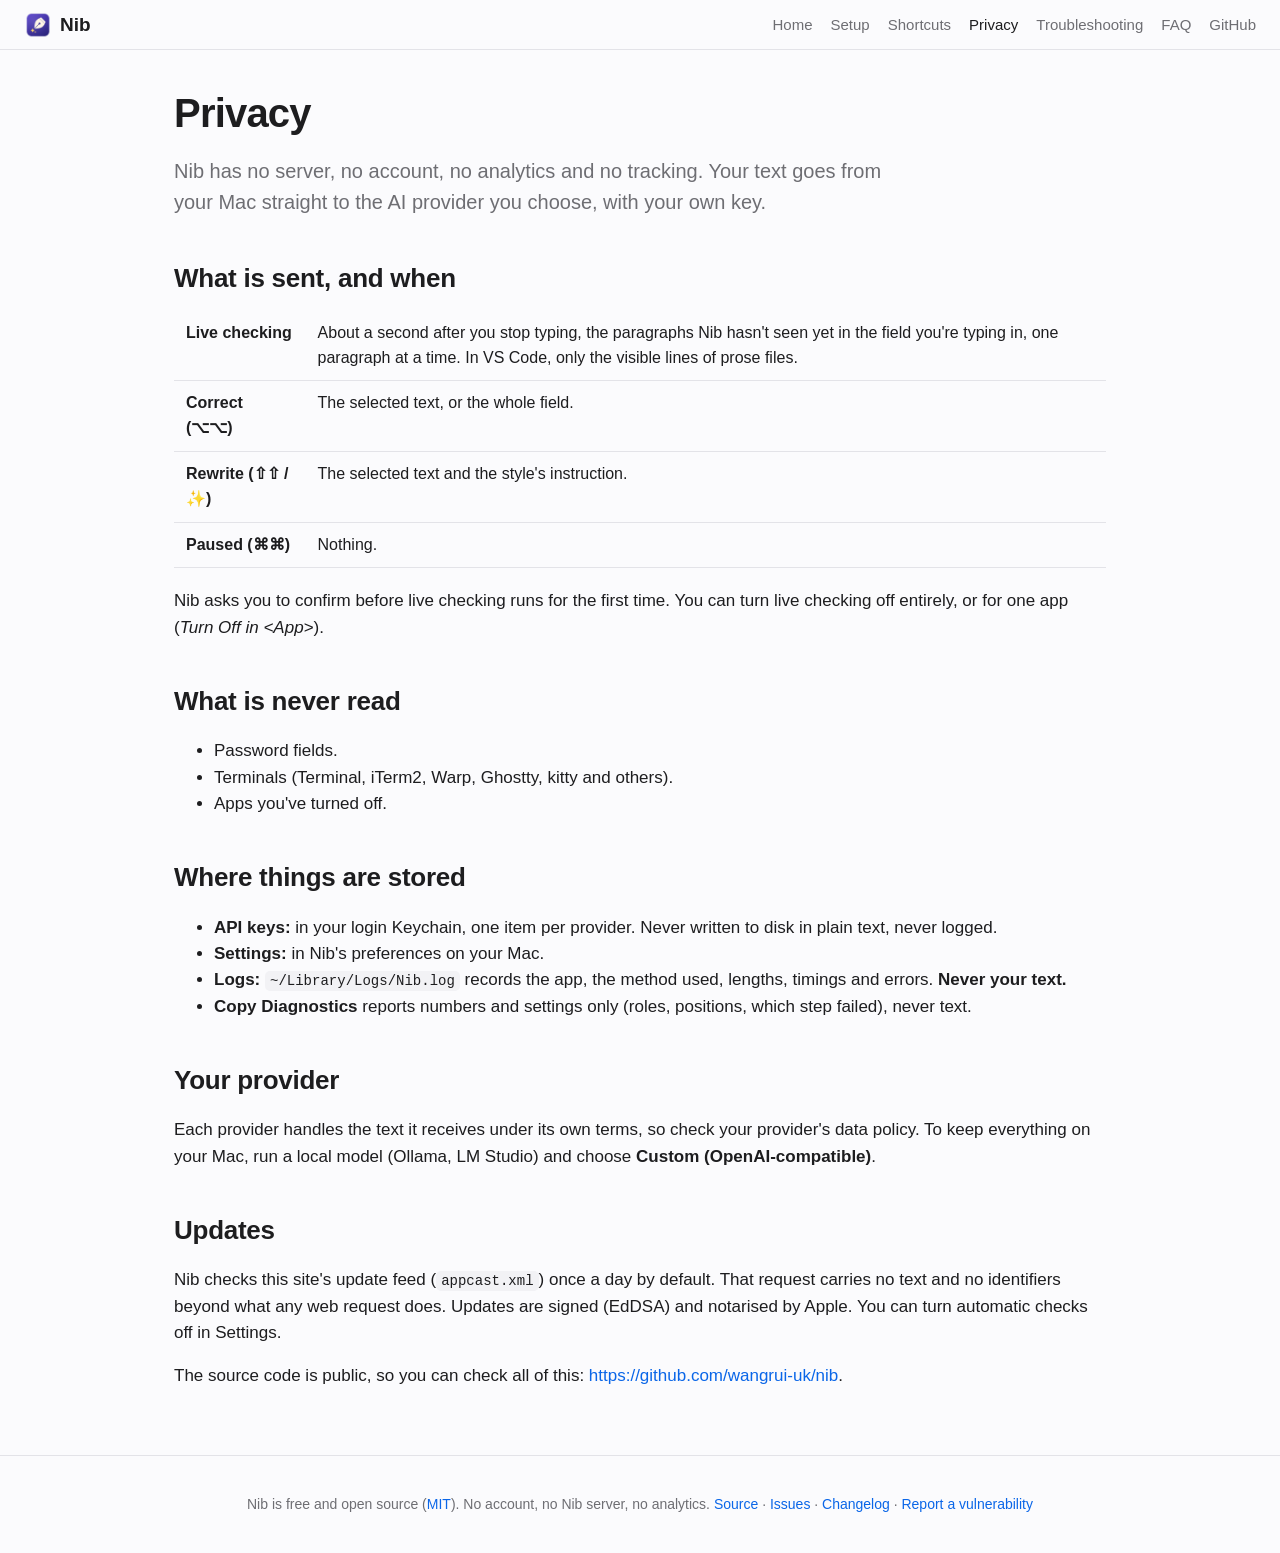
==== docs/privacy.html @ fe97c7d2 "Nib 2.0.20: initial public release Nib is a macOS menu-bar app for grammar fixes, live underlines an" ====
<!doctype html>
<html lang="en">
<head>
<meta charset="utf-8">
<meta name="viewport" content="width=device-width, initial-scale=1">
<title>Privacy · Nib</title>
<meta name="description" content="What Nib sends, when, and where: only to the provider you choose, with your own key.">
<meta name="color-scheme" content="light dark">
<link rel="stylesheet" href="style.css">
<link rel="icon" href="images/icon.png">
</head>
<body>
<header class="top">
  <a class="brand" href="index.html"><img src="images/icon.png" alt="" width="28" height="28"> Nib</a>
  <nav><a href="index.html">Home</a><a href="setup.html">Setup</a><a href="shortcuts.html">Shortcuts</a><a href="privacy.html" aria-current="page">Privacy</a><a href="troubleshooting.html">Troubleshooting</a><a href="faq.html">FAQ</a><a href="https://github.com/wangrui-uk/nib">GitHub</a></nav>
</header>
<main>

<h1>Privacy</h1>
<p class="lead">Nib has no server, no account, no analytics and no tracking. Your text goes from your Mac straight to the AI provider you choose, with your own key.</p>

<h2>What is sent, and when</h2>
<table><tbody>
<tr><td><b>Live checking</b></td><td>About a second after you stop typing, the paragraphs Nib hasn't seen yet in the field you're typing in, one paragraph at a time. In VS Code, only the visible lines of prose files.</td></tr>
<tr><td><b>Correct (⌥⌥)</b></td><td>The selected text, or the whole field.</td></tr>
<tr><td><b>Rewrite (⇧⇧ / ✨)</b></td><td>The selected text and the style's instruction.</td></tr>
<tr><td><b>Paused (⌘⌘)</b></td><td>Nothing.</td></tr>
</tbody></table>
<p>Nib asks you to confirm before live checking runs for the first time. You can turn live checking off entirely, or for one app (<i>Turn Off in &lt;App&gt;</i>).</p>

<h2>What is never read</h2>
<ul><li>Password fields.</li><li>Terminals (Terminal, iTerm2, Warp, Ghostty, kitty and others).</li><li>Apps you've turned off.</li></ul>

<h2>Where things are stored</h2>
<ul>
<li><b>API keys:</b> in your login Keychain, one item per provider. Never written to disk in plain text, never logged.</li>
<li><b>Settings:</b> in Nib's preferences on your Mac.</li>
<li><b>Logs:</b> <code>~/Library/Logs/Nib.log</code> records the app, the method used, lengths, timings and errors. <b>Never your text.</b></li>
<li><b>Copy Diagnostics</b> reports numbers and settings only (roles, positions, which step failed), never text.</li>
</ul>

<h2>Your provider</h2>
<p>Each provider handles the text it receives under its own terms, so check your provider's data policy. To keep everything on your Mac, run a local model (Ollama, LM Studio) and choose <b>Custom (OpenAI-compatible)</b>.</p>

<h2>Updates</h2>
<p>Nib checks this site's update feed (<code>appcast.xml</code>) once a day by default. That request carries no text and no identifiers beyond what any web request does. Updates are signed (EdDSA) and notarised by Apple. You can turn automatic checks off in Settings.</p>

<p>The source code is public, so you can check all of this: <a href="https://github.com/wangrui-uk/nib">https://github.com/wangrui-uk/nib</a>.</p>

</main>
<footer>
  <p>Nib is free and open source (<a href="https://github.com/wangrui-uk/nib/blob/main/LICENSE">MIT</a>). No account, no Nib server, no analytics.
  <a href="https://github.com/wangrui-uk/nib">Source</a> · <a href="https://github.com/wangrui-uk/nib/issues">Issues</a> · <a href="https://github.com/wangrui-uk/nib/blob/main/CHANGELOG.md">Changelog</a> · <a href="https://github.com/wangrui-uk/nib/security/advisories/new">Report a vulnerability</a></p>
</footer>
</body>
</html>
---- docs/style.css ----
:root {
  --bg: #fbfbfd; --fg: #1d1d1f; --muted: #6e6e73; --card: #ffffff; --line: #e3e3e8;
  --accent: #0a66e8; --accent-fg: #ffffff; --kbd: #f0f0f3; --code: #f2f2f5;
  color-scheme: light dark;
}
@media (prefers-color-scheme: dark) {
  :root { --bg: #161618; --fg: #f2f2f4; --muted: #a1a1a8; --card: #1f1f22; --line: #333338;
          --accent: #3d8bfd; --accent-fg: #ffffff; --kbd: #2a2a2e; --code: #26262a; }
}
* { box-sizing: border-box; }
html { -webkit-text-size-adjust: 100%; }
body { margin: 0; background: var(--bg); color: var(--fg);
  font: 17px/1.55 -apple-system, BlinkMacSystemFont, "SF Pro Text", "Helvetica Neue", Arial, sans-serif; }
a { color: var(--accent); text-decoration: none; }
a:hover { text-decoration: underline; }
header.top { position: sticky; top: 0; z-index: 10; display: flex; align-items: center; justify-content: space-between;
  gap: 16px; padding: 10px 24px; background: color-mix(in srgb, var(--bg) 85%, transparent);
  backdrop-filter: saturate(180%) blur(12px); -webkit-backdrop-filter: saturate(180%) blur(12px); border-bottom: 1px solid var(--line); }
.brand { display: flex; align-items: center; gap: 8px; font-weight: 650; font-size: 19px; color: var(--fg); }
.brand:hover { text-decoration: none; }
nav { display: flex; flex-wrap: wrap; gap: 4px 18px; font-size: 15px; }
nav a { color: var(--muted); }
nav a[aria-current="page"], nav a:hover { color: var(--fg); text-decoration: none; }
main { max-width: 980px; margin: 0 auto; padding: 32px 24px 48px; }
h1 { font-size: 40px; line-height: 1.15; letter-spacing: -0.02em; margin: 8px 0 16px; }
h2 { font-size: 26px; letter-spacing: -0.01em; margin: 40px 0 12px; }
h3 { font-size: 19px; margin: 0 0 6px; }
.lead { font-size: 20px; color: var(--muted); max-width: 720px; }
.small, .note { color: var(--muted); font-size: 15px; }
.note { border-left: 3px solid var(--line); padding-left: 12px; }
.hero { text-align: center; padding: 24px 0 8px; }
.hero h1 { font-size: 52px; }
.hero .lead { margin: 0 auto 24px; }
.appicon { filter: drop-shadow(0 6px 14px rgba(0,0,0,.18)); }
.button { display: inline-block; background: var(--accent); color: var(--accent-fg); padding: 11px 22px;
  border-radius: 980px; font-weight: 600; margin: 4px 6px; }
.button:hover { text-decoration: none; filter: brightness(1.08); }
.button.secondary { background: transparent; color: var(--accent); box-shadow: inset 0 0 0 1.5px var(--accent); }
.center { text-align: center; margin-top: 40px; }
.demo { display: flex; flex-wrap: wrap; justify-content: center; gap: 28px; margin: 36px 0; }
.demo figure { margin: 0; text-align: center; max-width: 100%; }
.demo img { max-width: 100%; height: auto; border-radius: 12px; }
figcaption { color: var(--muted); font-size: 15px; margin-top: 6px; }
.features { display: grid; grid-template-columns: repeat(auto-fit, minmax(260px, 1fr)); gap: 16px; margin: 32px 0; }
.features > div { background: var(--card); border: 1px solid var(--line); border-radius: 14px; padding: 18px 20px; }
.features p { margin: 0; color: var(--muted); font-size: 16px; }
kbd { font: 600 13px/1 -apple-system, BlinkMacSystemFont, sans-serif; background: var(--kbd); border: 1px solid var(--line);
  border-bottom-width: 2px; border-radius: 5px; padding: 3px 6px; margin: 0 1px; white-space: nowrap; }
code { font: 14px ui-monospace, "SF Mono", Menlo, monospace; background: var(--code); padding: 2px 5px; border-radius: 5px; }
table { width: 100%; border-collapse: collapse; margin: 12px 0 20px; font-size: 16px; }
th, td { text-align: left; vertical-align: top; padding: 10px 12px; border-bottom: 1px solid var(--line); }
th { color: var(--muted); font-weight: 600; font-size: 14px; }
.steps { padding-left: 22px; }
.steps li { margin-bottom: 18px; }
.faq dt { font-weight: 650; margin-top: 18px; }
.faq dd { margin: 4px 0 0; color: var(--muted); }
footer { border-top: 1px solid var(--line); color: var(--muted); font-size: 14px; text-align: center; padding: 24px; }
@media (max-width: 640px) {
  .hero h1 { font-size: 36px; } h1 { font-size: 32px; }
  header.top { flex-direction: column; align-items: flex-start; }
  th, td { padding: 8px 6px; }
}
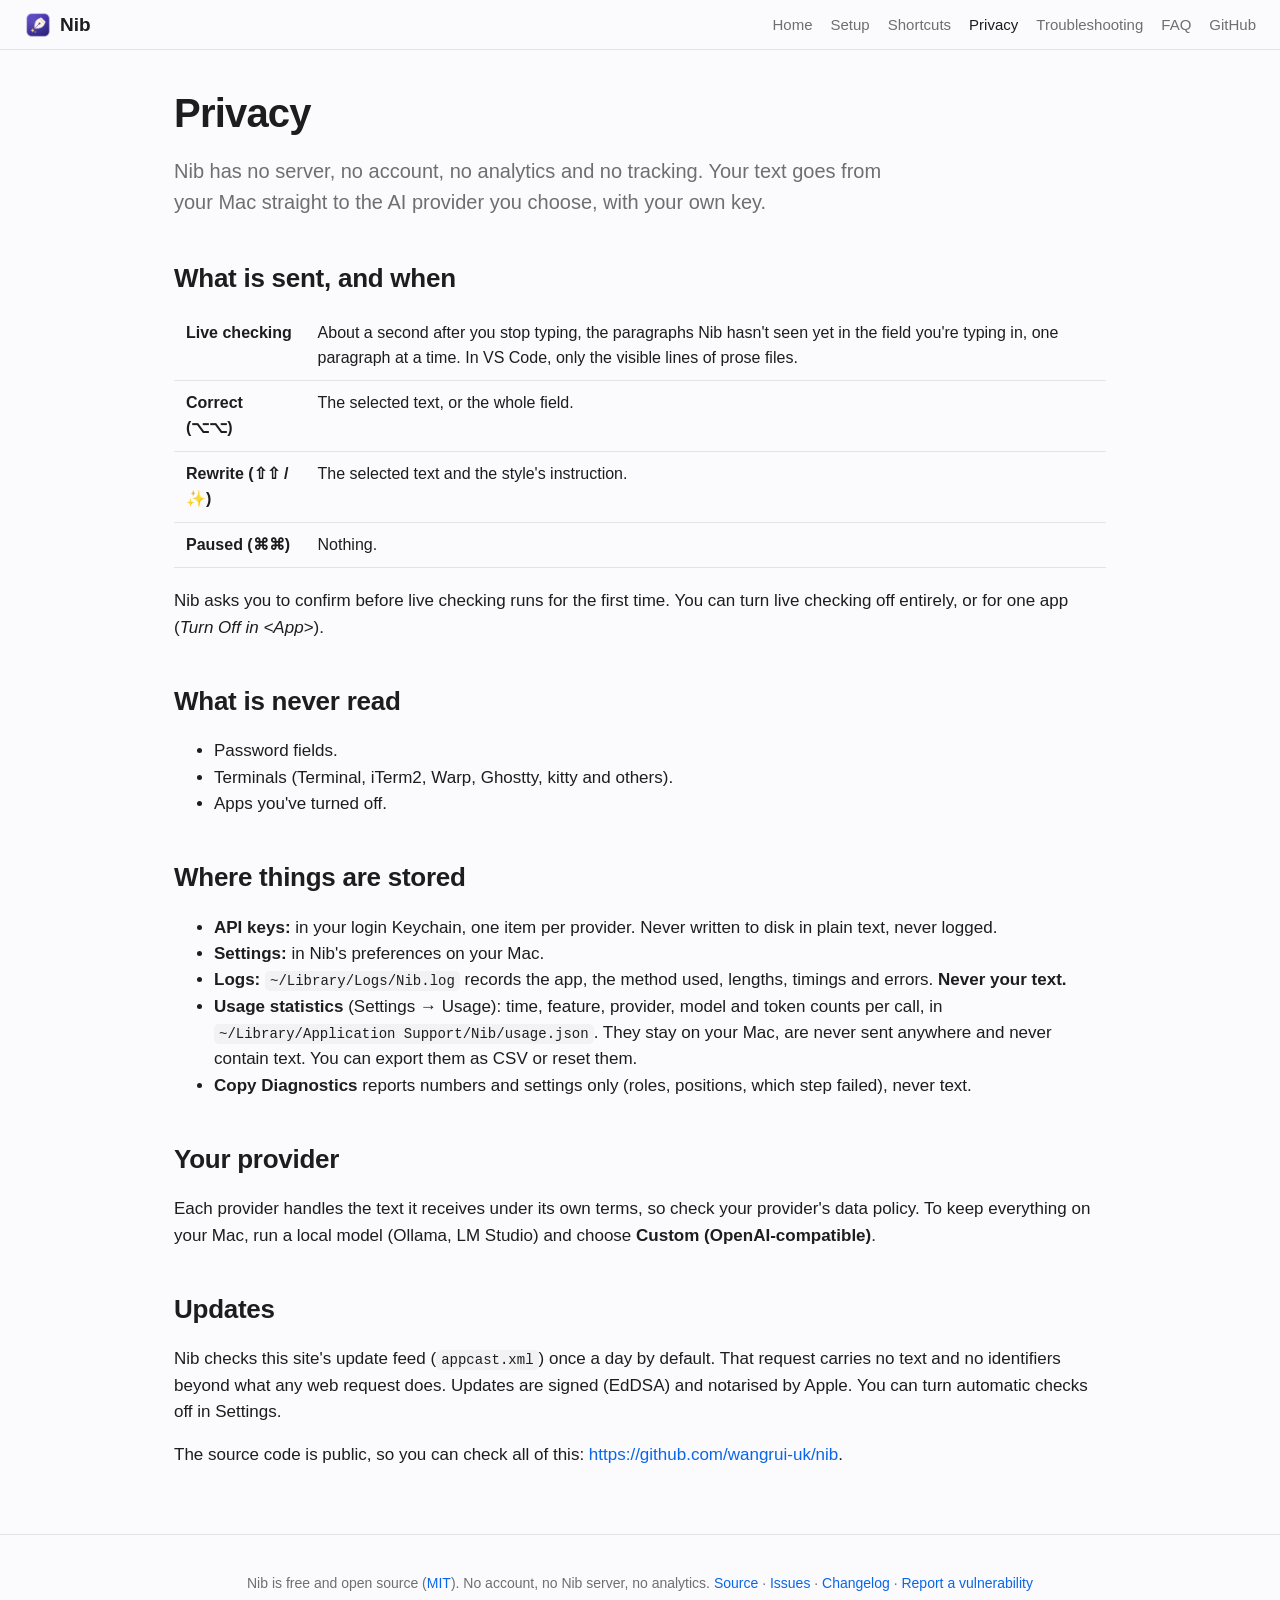
==== commit c7227b84: "Nib 2.2.0: local usage statistics - Per AI call: time, feature, provider, model, input/output/thinki" ====
--- a/docs/privacy.html
+++ b/docs/privacy.html
@@ -36,6 +36,7 @@
 <li><b>API keys:</b> in your login Keychain, one item per provider. Never written to disk in plain text, never logged.</li>
 <li><b>Settings:</b> in Nib's preferences on your Mac.</li>
 <li><b>Logs:</b> <code>~/Library/Logs/Nib.log</code> records the app, the method used, lengths, timings and errors. <b>Never your text.</b></li>
+<li><b>Usage statistics</b> (Settings → Usage): time, feature, provider, model and token counts per call, in <code>~/Library/Application Support/Nib/usage.json</code>. They stay on your Mac, are never sent anywhere and never contain text. You can export them as CSV or reset them.</li>
 <li><b>Copy Diagnostics</b> reports numbers and settings only (roles, positions, which step failed), never text.</li>
 </ul>
 
